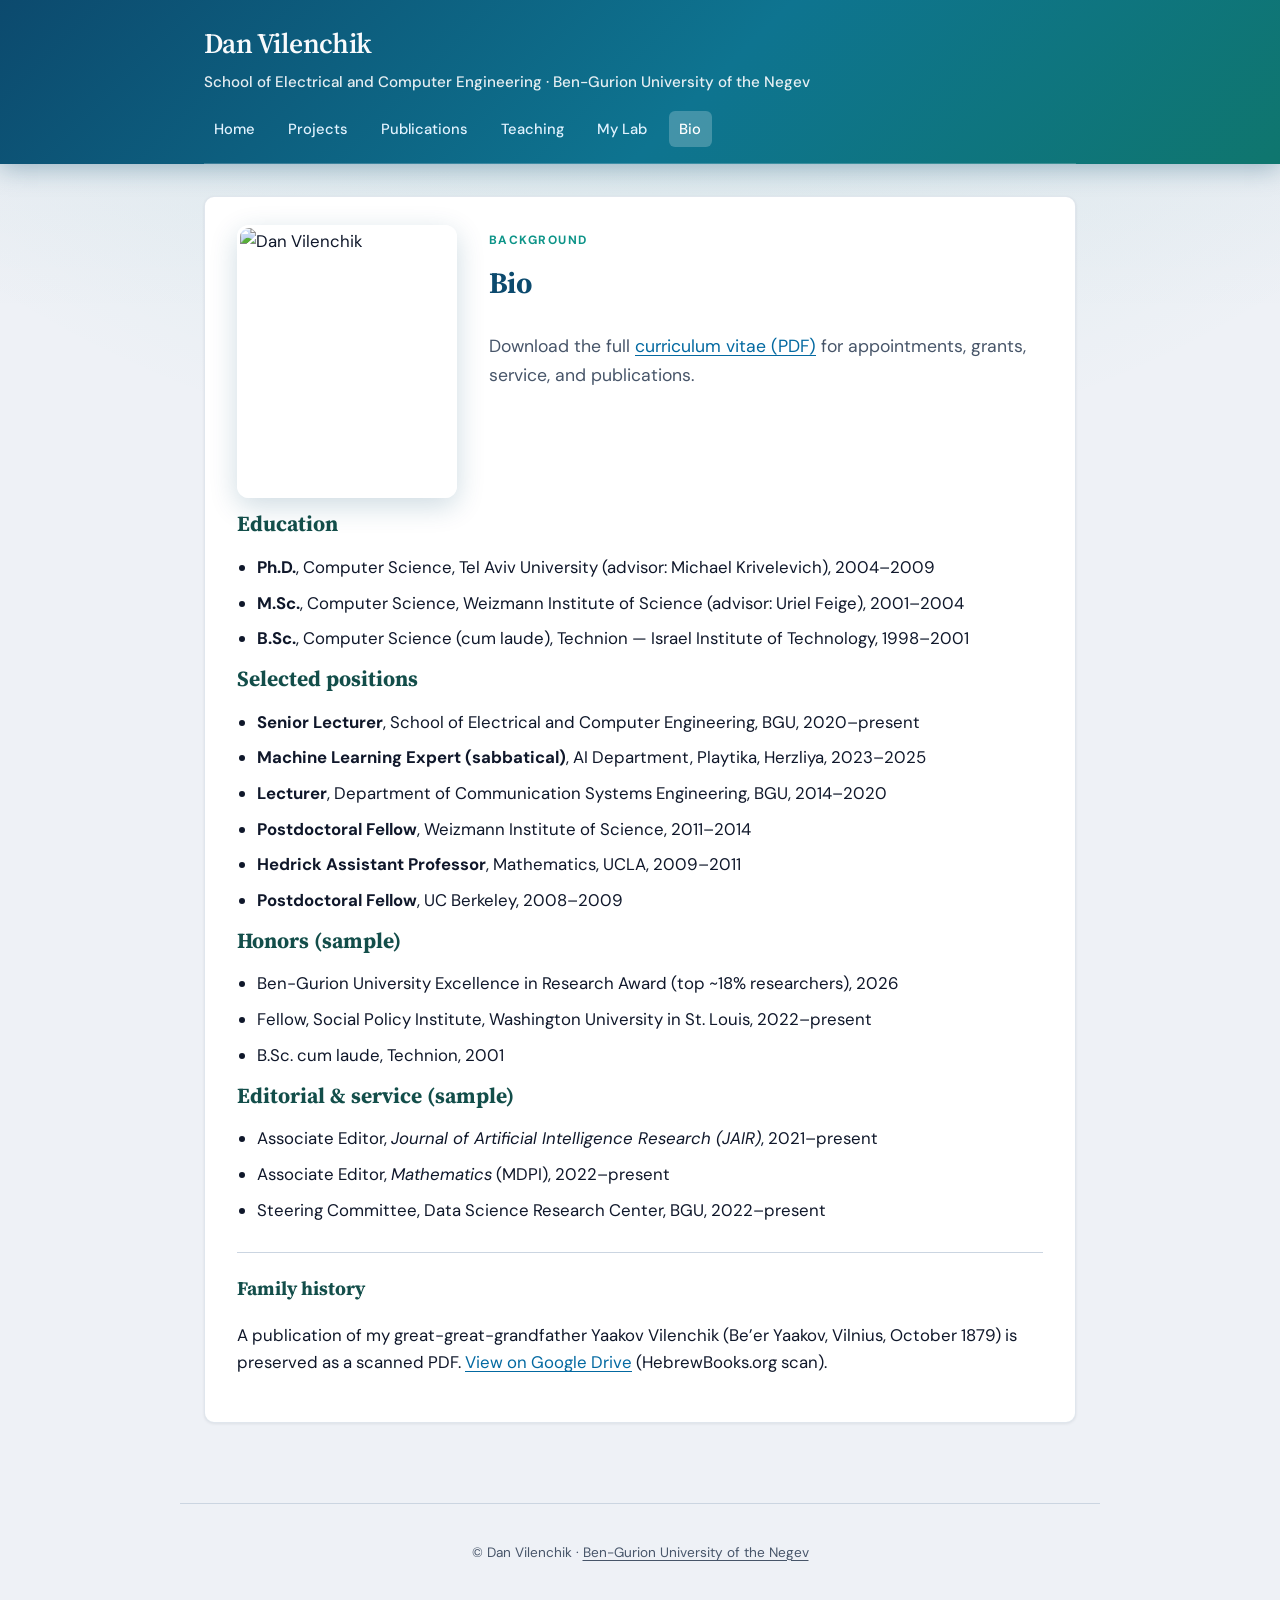
==== bio.html @ c82d8d96 "Fix home page profile image: root-relative URL for GitHub Pages project site Made-with: Cursor" ====
<!DOCTYPE html>
<html lang="en">
  <head>
    <meta charset="utf-8" />
    <meta name="viewport" content="width=device-width, initial-scale=1" />
    <title>Bio — Dan Vilenchik</title>
    <meta name="description" content="Biography, education, and positions of Dan Vilenchik." />
    <link rel="preconnect" href="https://fonts.googleapis.com" />
    <link rel="preconnect" href="https://fonts.gstatic.com" crossorigin />
    <link
      href="https://fonts.googleapis.com/css2?family=DM+Sans:ital,opsz,wght@0,9..40,400;0,9..40,600;0,9..40,700&family=Source+Serif+4:ital,opsz,wght@0,8..60,600;0,8..60,700&display=swap"
      rel="stylesheet"
    />
    <link rel="stylesheet" href="css/style.css" />
  </head>
  <body>
    <header class="site-header">
      <div class="site-header__inner">
        <p class="site-title">Dan Vilenchik</p>
        <p class="site-sub">
          School of Electrical and Computer Engineering · Ben-Gurion University of the Negev
        </p>
        <nav class="nav" aria-label="Main">
          <a href="index.html">Home</a>
          <a href="projects.html">Projects</a>
          <a href="publications.html">Publications</a>
          <a href="teaching.html">Teaching</a>
          <a href="lab.html">My Lab</a>
          <a href="bio.html" aria-current="page">Bio</a>
        </nav>
      </div>
    </header>
    <main>
      <article class="card">
        <div class="profile-intro">
          <figure class="profile-figure">
            <img
              class="profile-photo"
              src="/academic_homepage/assets/profile.jpg"
              width="400"
              height="500"
              alt="Dan Vilenchik"
              decoding="async"
            />
          </figure>
          <div class="profile-intro__text">
            <span class="tagline">Background</span>
            <h1>Bio</h1>
            <p class="lead">
              Download the full
              <a href="assets/Academic_CV_Vilenchik.pdf">curriculum vitae (PDF)</a> for appointments,
              grants, service, and publications.
            </p>
          </div>
        </div>

        <h2>Education</h2>
        <ul class="course-list">
          <li>
            <strong>Ph.D.</strong>, Computer Science, Tel Aviv University (advisor: Michael
            Krivelevich), 2004–2009
          </li>
          <li>
            <strong>M.Sc.</strong>, Computer Science, Weizmann Institute of Science (advisor: Uriel
            Feige), 2001–2004
          </li>
          <li>
            <strong>B.Sc.</strong>, Computer Science (cum laude), Technion — Israel Institute of
            Technology, 1998–2001
          </li>
        </ul>

        <h2>Selected positions</h2>
        <ul class="course-list">
          <li>
            <strong>Senior Lecturer</strong>, School of Electrical and Computer Engineering, BGU,
            2020–present
          </li>
          <li>
            <strong>Machine Learning Expert (sabbatical)</strong>, AI Department, Playtika, Herzliya,
            2023–2025
          </li>
          <li>
            <strong>Lecturer</strong>, Department of Communication Systems Engineering, BGU,
            2014–2020
          </li>
          <li>
            <strong>Postdoctoral Fellow</strong>, Weizmann Institute of Science, 2011–2014
          </li>
          <li>
            <strong>Hedrick Assistant Professor</strong>, Mathematics, UCLA, 2009–2011
          </li>
          <li>
            <strong>Postdoctoral Fellow</strong>, UC Berkeley, 2008–2009
          </li>
        </ul>

        <h2>Honors (sample)</h2>
        <ul class="course-list">
          <li>Ben-Gurion University Excellence in Research Award (top ~18% researchers), 2026</li>
          <li>Fellow, Social Policy Institute, Washington University in St. Louis, 2022–present</li>
          <li>B.Sc. cum laude, Technion, 2001</li>
        </ul>

        <h2>Editorial &amp; service (sample)</h2>
        <ul class="course-list">
          <li>Associate Editor, <em>Journal of Artificial Intelligence Research (JAIR)</em>, 2021–present</li>
          <li>Associate Editor, <em>Mathematics</em> (MDPI), 2022–present</li>
          <li>Steering Committee, Data Science Research Center, BGU, 2022–present</li>
        </ul>

        <section class="family-history" aria-labelledby="family-heading">
          <h2 id="family-heading">Family history</h2>
          <p>
            A publication of my great-great-grandfather Yaakov Vilenchik (Be’er Yaakov, Vilnius,
            October 1879) is preserved as a scanned PDF.
            <a href="https://drive.google.com/file/d/1i5D8VvzVtN4gBBz5qBCMlGQQqmFUJmcu/view"
              >View on Google Drive</a
            >
            (HebrewBooks.org scan).
          </p>
        </section>
      </article>
    </main>
    <footer class="site-footer">
      <p>
        &copy; Dan Vilenchik ·
        <a href="https://www.bgu.ac.il/">Ben-Gurion University of the Negev</a>
      </p>
    </footer>
  </body>
</html>
---- css/style.css ----
/*
  Academic homepage styles for Dan Vilenchik @ BGU.
  Domain: static marketing / lab site for GitHub Pages.
  Update when branding, navigation, or layout requirements change.
*/

:root {
  --bg: #eef1f6;
  --surface: #ffffff;
  --ink: #0f172a;
  --muted: #475569;
  --line: #cbd5e1;
  --brand: #0c4a6e;
  --brand-light: #0369a1;
  --accent: #0d9488;
  --accent-soft: rgba(13, 148, 136, 0.12);
  --shadow: 0 1px 3px rgba(15, 23, 42, 0.08);
  --radius: 10px;
  --font-sans: "DM Sans", system-ui, sans-serif;
  --font-serif: "Source Serif 4", Georgia, serif;
  --max: 920px;
}

*,
*::before,
*::after {
  box-sizing: border-box;
}

html {
  scroll-behavior: smooth;
}

body {
  margin: 0;
  font-family: var(--font-sans);
  font-size: 1.05rem;
  line-height: 1.65;
  color: var(--ink);
  background: var(--bg);
  background-image:
    linear-gradient(180deg, rgba(12, 74, 110, 0.04) 0%, transparent 320px),
    radial-gradient(ellipse 80% 50% at 50% -20%, rgba(13, 148, 136, 0.15), transparent);
  min-height: 100vh;
}

a {
  color: var(--brand-light);
  text-decoration-thickness: 1px;
  text-underline-offset: 3px;
}

a:hover {
  color: var(--accent);
}

.site-header {
  background: linear-gradient(135deg, #0c4a6e 0%, #0e7490 55%, #0f766e 100%);
  color: #f8fafc;
  padding: 0;
  box-shadow: 0 4px 24px rgba(12, 74, 110, 0.35);
}

.site-header__inner {
  max-width: var(--max);
  margin: 0 auto;
  padding: 1.25rem 1.5rem 0;
}

.site-title {
  font-family: var(--font-serif);
  font-weight: 600;
  font-size: 1.75rem;
  letter-spacing: -0.02em;
  margin: 0 0 0.25rem;
}

.site-sub {
  font-size: 0.95rem;
  opacity: 0.92;
  margin: 0 0 1rem;
  font-weight: 500;
}

.nav {
  display: flex;
  flex-wrap: wrap;
  gap: 0.35rem 0.75rem;
  padding-bottom: 1rem;
  border-bottom: 1px solid rgba(248, 250, 252, 0.2);
}

.nav a {
  color: #e0f2fe;
  text-decoration: none;
  font-size: 0.92rem;
  font-weight: 500;
  padding: 0.35rem 0.65rem;
  border-radius: 6px;
  transition: background 0.15s ease, color 0.15s ease;
}

.nav a:hover {
  background: rgba(255, 255, 255, 0.15);
  color: #fff;
}

.nav a[aria-current="page"] {
  background: rgba(255, 255, 255, 0.22);
  color: #fff;
}

main {
  max-width: var(--max);
  margin: 0 auto;
  padding: 2rem 1.5rem 3.5rem;
}

.card {
  background: var(--surface);
  border-radius: var(--radius);
  padding: 1.75rem 2rem;
  box-shadow: var(--shadow);
  border: 1px solid rgba(203, 213, 225, 0.6);
  margin-bottom: 1.5rem;
}

.card h1,
.card h2 {
  font-family: var(--font-serif);
  margin-top: 0;
}

.card h1 {
  font-size: 1.85rem;
  letter-spacing: -0.02em;
  color: var(--brand);
}

.card h2 {
  font-size: 1.35rem;
  color: #134e4a;
  margin-bottom: 0.75rem;
}

.lead {
  font-size: 1.1rem;
  color: var(--muted);
}

.contact-grid {
  display: grid;
  gap: 0.5rem 1.5rem;
  margin: 1.25rem 0;
  font-size: 0.98rem;
}

@media (min-width: 520px) {
  .contact-grid {
    grid-template-columns: auto 1fr;
  }
}

.contact-grid dt {
  font-weight: 600;
  color: var(--brand);
}

.contact-grid dd {
  margin: 0;
}

.tagline {
  display: inline-block;
  font-size: 0.75rem;
  text-transform: uppercase;
  letter-spacing: 0.12em;
  font-weight: 700;
  color: var(--accent);
  margin-bottom: 0.5rem;
}

.btn-row {
  display: flex;
  flex-wrap: wrap;
  gap: 0.75rem;
  margin-top: 1.25rem;
}

.btn {
  display: inline-flex;
  align-items: center;
  gap: 0.4rem;
  padding: 0.55rem 1rem;
  border-radius: 8px;
  font-weight: 600;
  font-size: 0.92rem;
  text-decoration: none;
  border: 1px solid transparent;
  transition: transform 0.12s ease, box-shadow 0.12s ease;
}

.btn:hover {
  transform: translateY(-1px);
}

.btn--primary {
  background: var(--brand);
  color: #fff !important;
  box-shadow: 0 2px 8px rgba(12, 74, 110, 0.35);
}

.btn--primary:hover {
  background: #075985;
  color: #fff !important;
}

.btn--ghost {
  background: var(--surface);
  color: var(--brand) !important;
  border-color: var(--line);
}

.btn--ghost:hover {
  background: var(--accent-soft);
  border-color: var(--accent);
}

.project {
  padding: 1.25rem 0;
  border-bottom: 1px solid var(--line);
}

.project:last-child {
  border-bottom: none;
  padding-bottom: 0;
}

.project h3 {
  font-family: var(--font-serif);
  font-size: 1.15rem;
  margin: 0 0 0.5rem;
  color: var(--brand);
}

.lab-member {
  display: grid;
  gap: 0.35rem;
  padding: 1rem 0;
  border-bottom: 1px solid var(--line);
}

.lab-member:last-child {
  border-bottom: none;
}

.lab-member__name {
  font-weight: 700;
  font-size: 1.05rem;
  color: var(--ink);
}

.lab-member__meta {
  font-size: 0.88rem;
  color: var(--accent);
  font-weight: 600;
}

.lab-member__topic {
  margin: 0;
  color: var(--muted);
  font-size: 0.98rem;
}

.pub-list {
  list-style: none;
  padding: 0;
  margin: 0;
}

.pub-list li {
  padding: 0.65rem 0;
  border-bottom: 1px solid var(--line);
  font-size: 0.95rem;
}

.pub-list li:last-child {
  border-bottom: none;
}

.course-list {
  margin: 0;
  padding-left: 1.25rem;
}

.course-list li {
  margin-bottom: 0.5rem;
}

.site-footer {
  max-width: var(--max);
  margin: 0 auto;
  padding: 1.5rem;
  text-align: center;
  font-size: 0.85rem;
  color: var(--muted);
  border-top: 1px solid var(--line);
}

.site-footer a {
  color: var(--muted);
}

.note {
  font-size: 0.9rem;
  color: var(--muted);
  font-style: italic;
  margin-top: 1rem;
}

/* Profile photo (same asset as Google Sites homepage) */
.profile-intro {
  display: flex;
  flex-wrap: wrap;
  gap: 1.5rem 2rem;
  align-items: flex-start;
  margin-bottom: 0.5rem;
}

.profile-figure {
  margin: 0;
  flex: 0 0 auto;
}

.profile-photo {
  display: block;
  width: min(220px, 38vw);
  max-width: 100%;
  height: auto;
  border-radius: 12px;
  object-fit: cover;
  box-shadow: 0 8px 28px rgba(12, 74, 110, 0.2);
  border: 3px solid rgba(255, 255, 255, 0.95);
}

.profile-intro__text {
  flex: 1 1 280px;
  min-width: 0;
}

.profile-intro h1 {
  margin-top: 0;
}

.family-history {
  margin-top: 1.75rem;
  padding-top: 1.25rem;
  border-top: 1px solid var(--line);
}

.family-history h2 {
  font-family: var(--font-serif);
  font-size: 1.2rem;
  color: #134e4a;
  margin-bottom: 0.5rem;
}
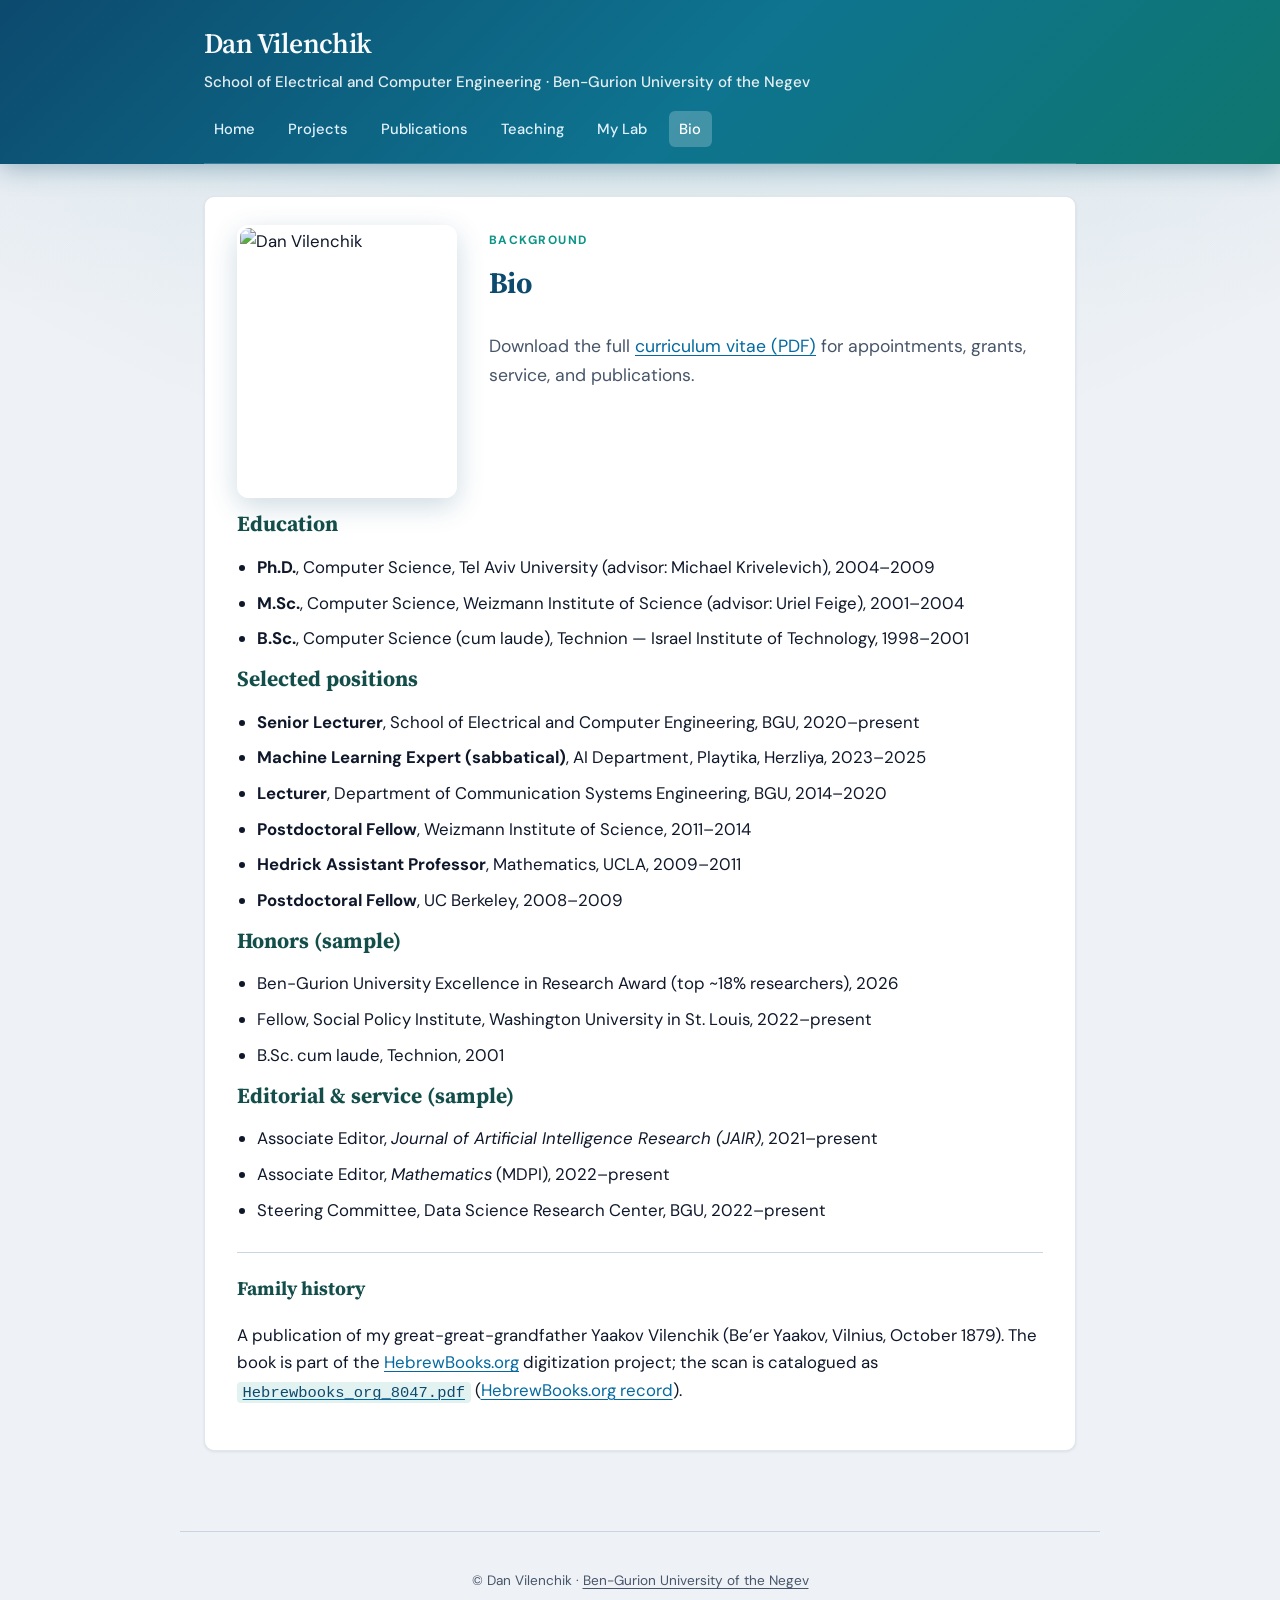
==== commit d1229148: "Add family history (Yaakov Vilenchik, HebrewBooks 8047) to home page; align bio Made-with: Cursor" ====
--- a/bio.html
+++ b/bio.html
@@ -113,11 +113,13 @@
           <h2 id="family-heading">Family history</h2>
           <p>
             A publication of my great-great-grandfather Yaakov Vilenchik (Be’er Yaakov, Vilnius,
-            October 1879) is preserved as a scanned PDF.
+            October 1879). The book is part of the
+            <a href="https://www.hebrewbooks.org/">HebrewBooks.org</a> digitization project; the scan
+            is catalogued as
             <a href="https://drive.google.com/file/d/1i5D8VvzVtN4gBBz5qBCMlGQQqmFUJmcu/view"
-              >View on Google Drive</a
+              ><code>Hebrewbooks_org_8047.pdf</code></a
             >
-            (HebrewBooks.org scan).
+            (<a href="https://www.hebrewbooks.org/8047">HebrewBooks.org record</a>).
           </p>
         </section>
       </article>
--- a/css/style.css
+++ b/css/style.css
@@ -364,3 +364,11 @@
   color: #134e4a;
   margin-bottom: 0.5rem;
 }
+
+.family-history code {
+  font-size: 0.92em;
+  padding: 0.1rem 0.35rem;
+  border-radius: 4px;
+  background: var(--accent-soft);
+  color: var(--brand);
+}
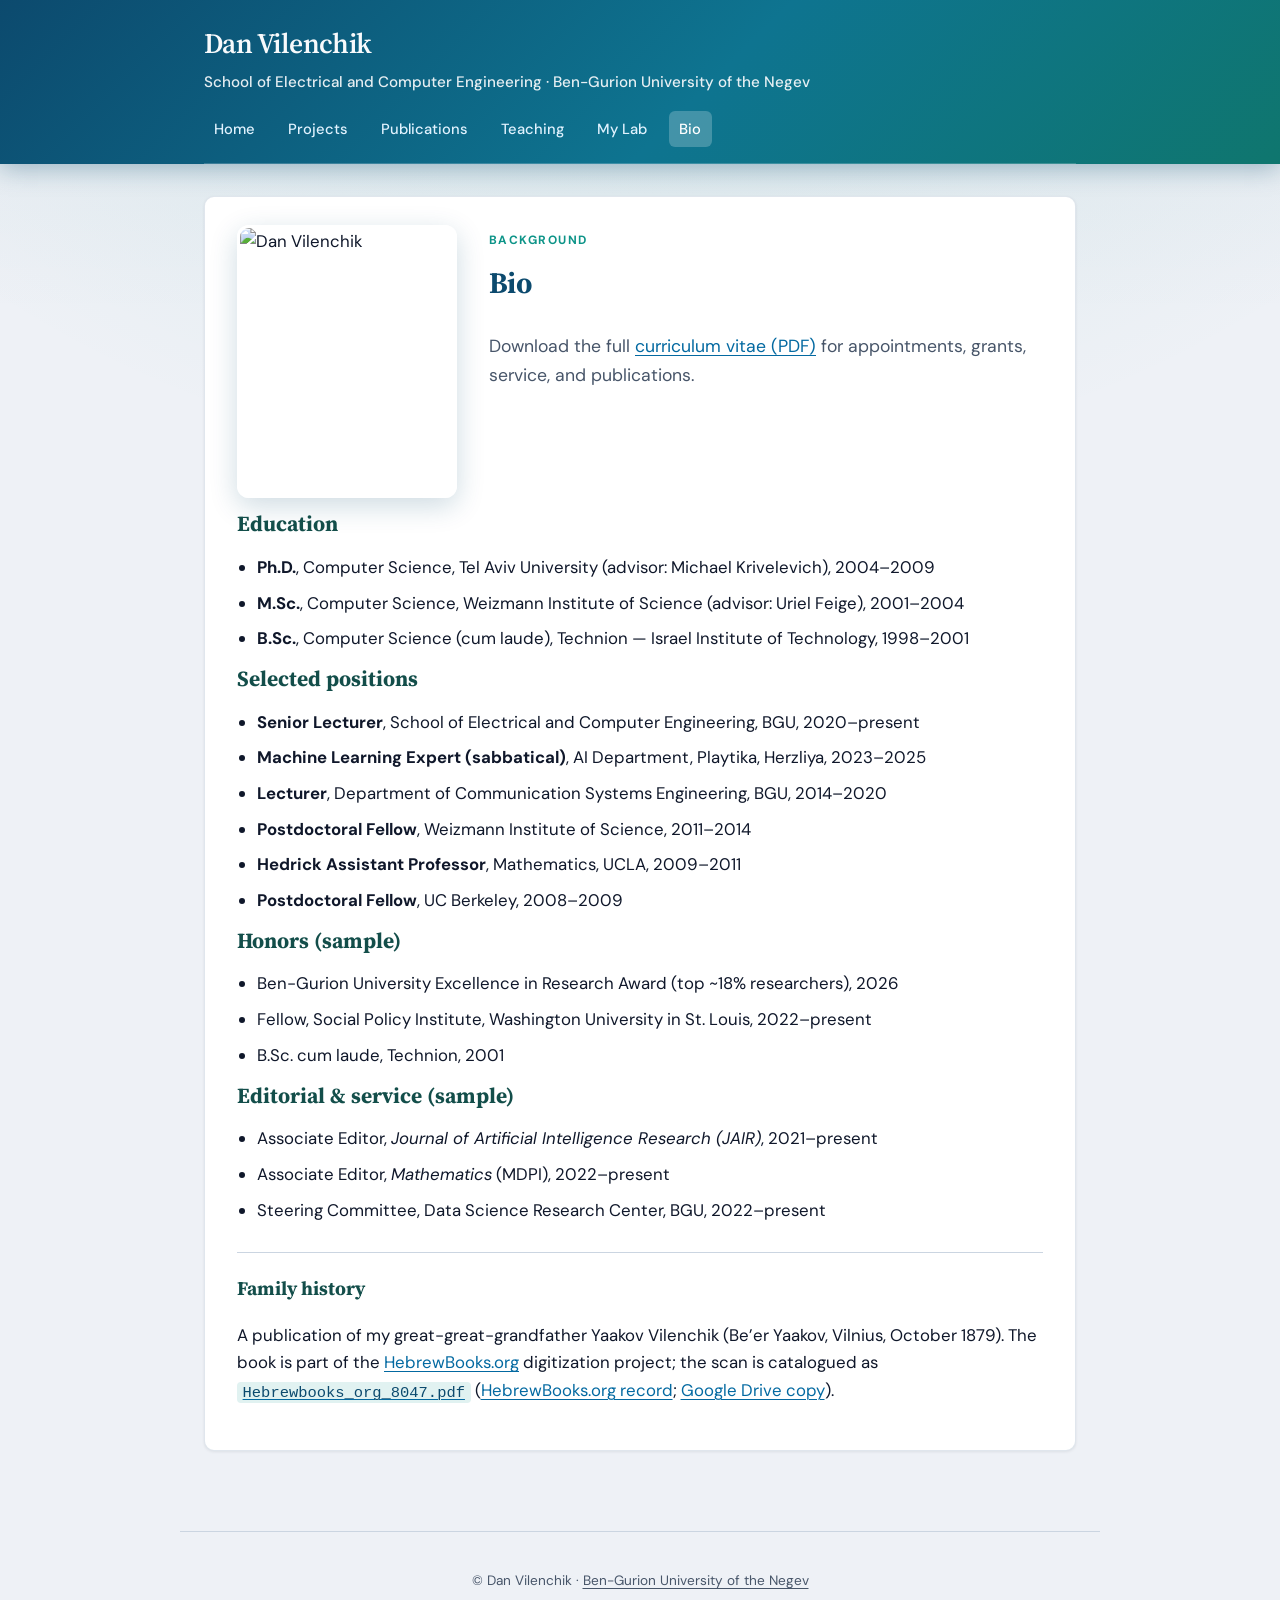
==== commit 20e9b49c: "Move Hebrewbooks_org_8047.pdf to assets; link from family history Made-with: Cursor" ====
--- a/bio.html
+++ b/bio.html
@@ -116,10 +116,13 @@
             October 1879). The book is part of the
             <a href="https://www.hebrewbooks.org/">HebrewBooks.org</a> digitization project; the scan
             is catalogued as
-            <a href="https://drive.google.com/file/d/1i5D8VvzVtN4gBBz5qBCMlGQQqmFUJmcu/view"
+            <a href="/academic_homepage/assets/Hebrewbooks_org_8047.pdf"
               ><code>Hebrewbooks_org_8047.pdf</code></a
             >
-            (<a href="https://www.hebrewbooks.org/8047">HebrewBooks.org record</a>).
+            (<a href="https://www.hebrewbooks.org/8047">HebrewBooks.org record</a>;
+            <a href="https://drive.google.com/file/d/1i5D8VvzVtN4gBBz5qBCMlGQQqmFUJmcu/view"
+              >Google Drive copy</a
+            >).
           </p>
         </section>
       </article>
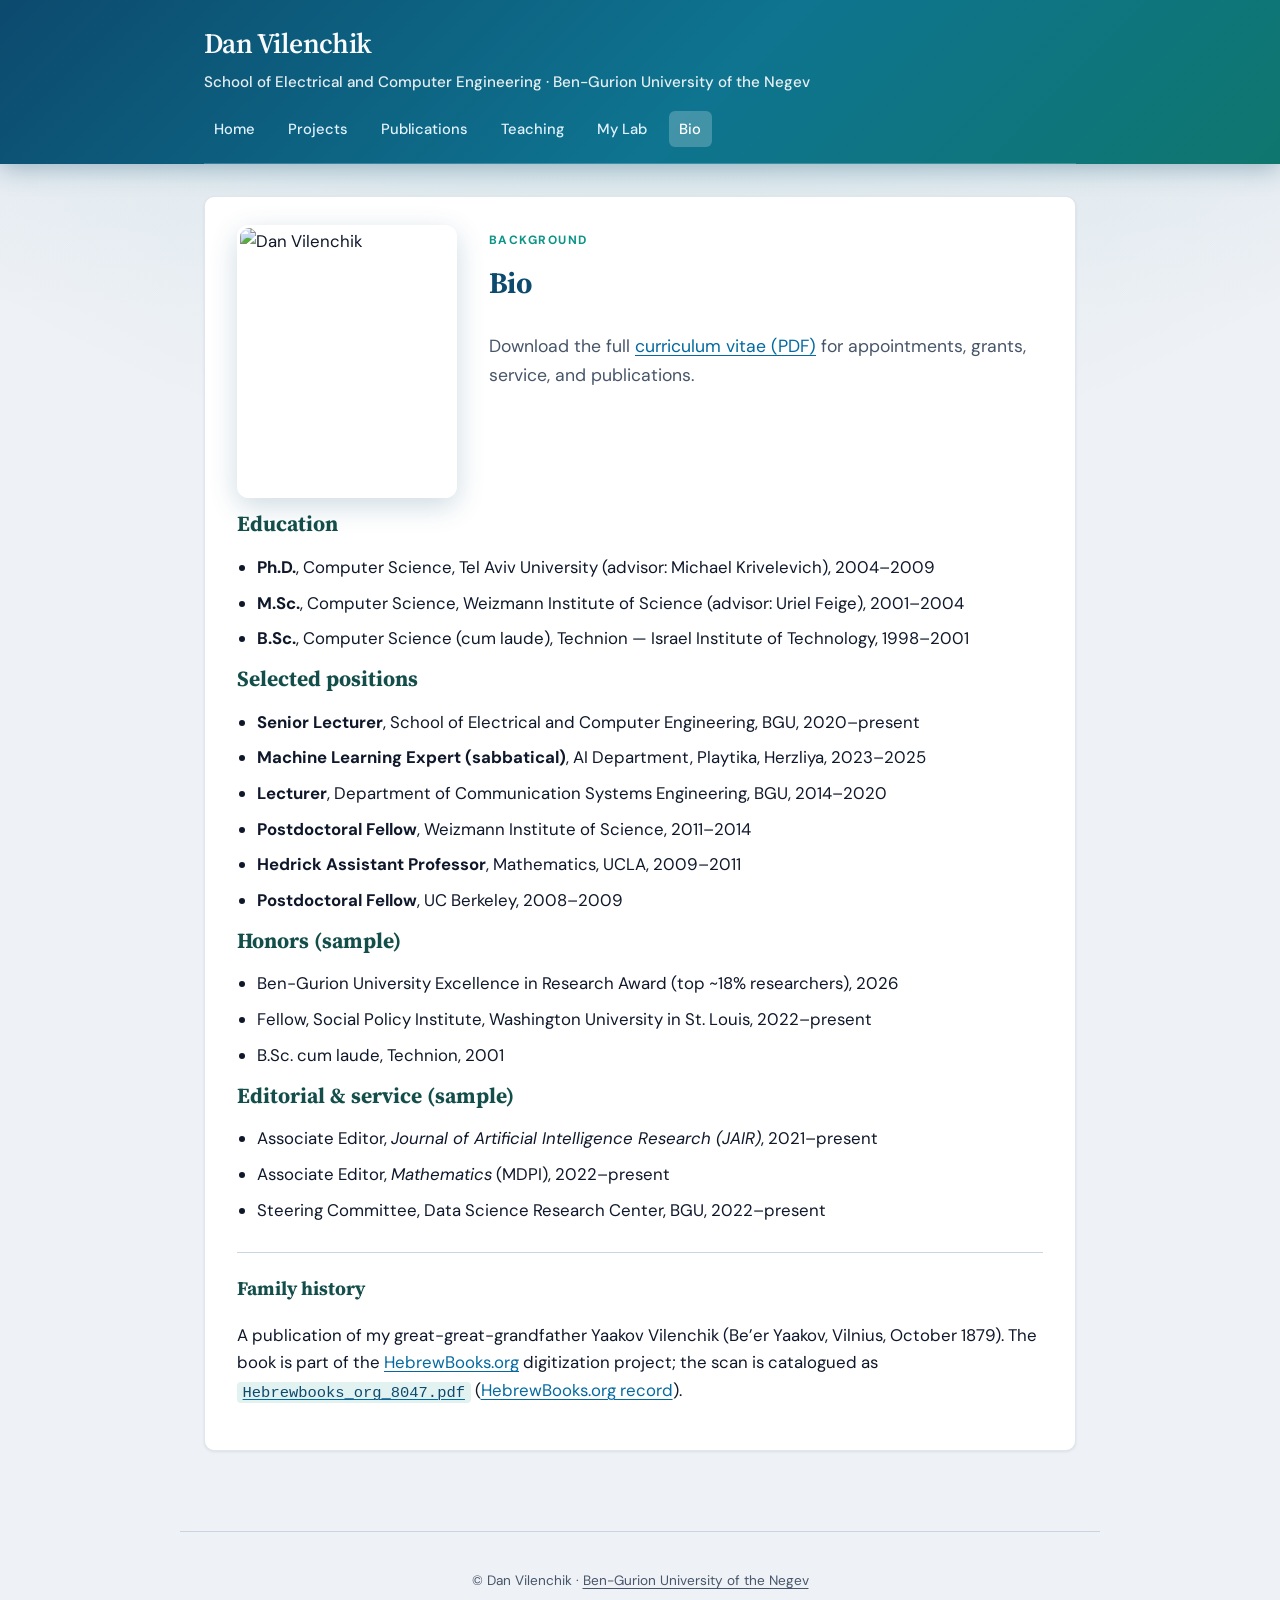
==== commit c1952f95: "Lab tagline and office; family history sans Drive; projects 5–6 first; pubs 2021–2026 by year Made-w" ====
--- a/bio.html
+++ b/bio.html
@@ -119,10 +119,7 @@
             <a href="/academic_homepage/assets/Hebrewbooks_org_8047.pdf"
               ><code>Hebrewbooks_org_8047.pdf</code></a
             >
-            (<a href="https://www.hebrewbooks.org/8047">HebrewBooks.org record</a>;
-            <a href="https://drive.google.com/file/d/1i5D8VvzVtN4gBBz5qBCMlGQQqmFUJmcu/view"
-              >Google Drive copy</a
-            >).
+            (<a href="https://www.hebrewbooks.org/8047">HebrewBooks.org record</a>).
           </p>
         </section>
       </article>
--- a/css/style.css
+++ b/css/style.css
@@ -180,6 +180,16 @@
   margin-bottom: 0.5rem;
 }
 
+/* Long lab title: keep sentence case for readability */
+.tagline--long {
+  text-transform: none;
+  letter-spacing: 0.03em;
+  font-size: 0.82rem;
+  font-weight: 600;
+  line-height: 1.35;
+  max-width: 36rem;
+}
+
 .btn-row {
   display: flex;
   flex-wrap: wrap;
@@ -243,6 +253,58 @@
   color: var(--brand);
 }
 
+.project__tagline {
+  margin: 0 0 0.75rem;
+  font-size: 0.95rem;
+  font-style: italic;
+  color: var(--muted);
+  line-height: 1.5;
+}
+
+.project__overview-title {
+  display: block;
+  font-size: 0.8rem;
+  font-weight: 700;
+  text-transform: uppercase;
+  letter-spacing: 0.06em;
+  color: var(--accent);
+  margin: 0.75rem 0 0.35rem;
+}
+
+.project__pubs-title {
+  display: block;
+  font-size: 0.8rem;
+  font-weight: 700;
+  text-transform: uppercase;
+  letter-spacing: 0.06em;
+  color: var(--brand);
+  margin: 0.85rem 0 0.35rem;
+}
+
+.project ul {
+  margin: 0.35rem 0 0;
+  padding-left: 1.2rem;
+  font-size: 0.95rem;
+  color: var(--ink);
+}
+
+.project ul li {
+  margin-bottom: 0.4rem;
+}
+
+.pub-year {
+  font-family: var(--font-serif);
+  font-size: 1.35rem;
+  color: #134e4a;
+  margin: 1.75rem 0 0.75rem;
+  padding-bottom: 0.35rem;
+  border-bottom: 2px solid var(--accent-soft);
+}
+
+.pub-year:first-of-type {
+  margin-top: 1.25rem;
+}
+
 .lab-member {
   display: grid;
   gap: 0.35rem;
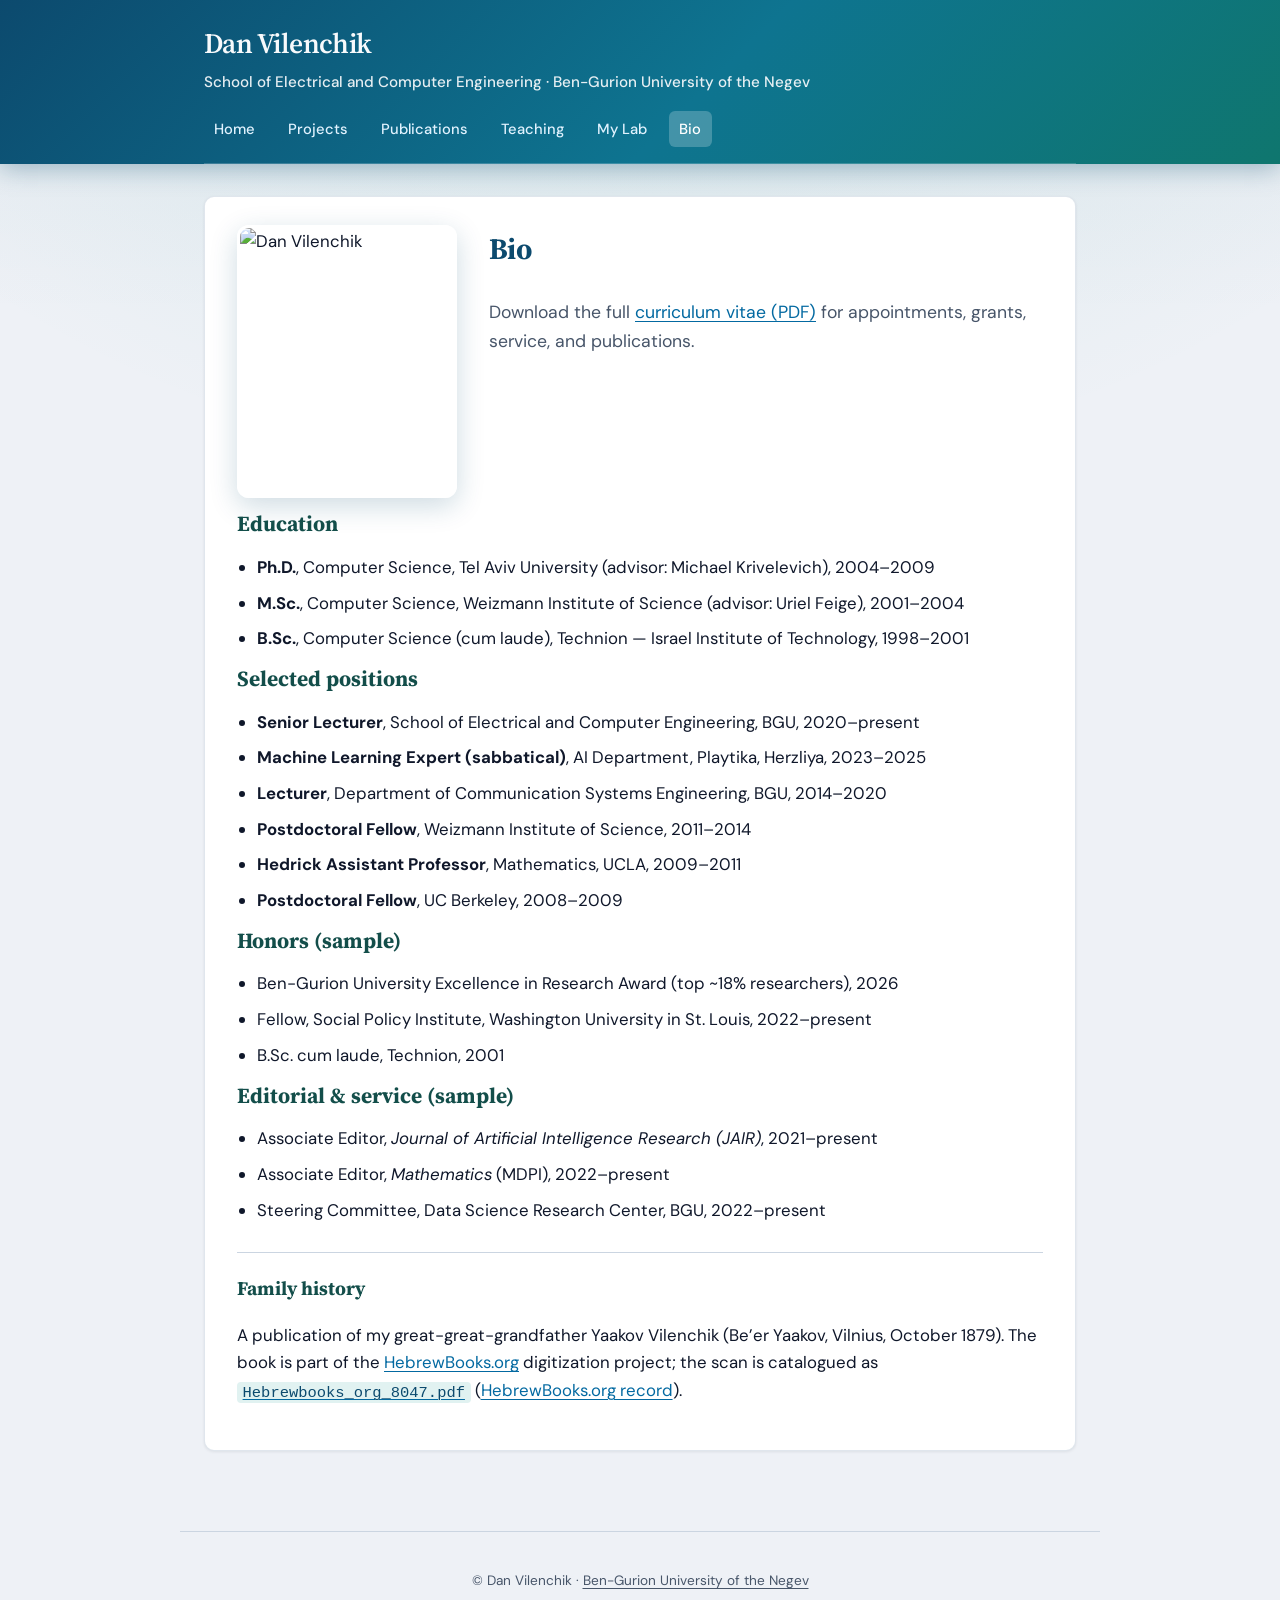
==== commit d9ab1b40: "Remove page taglines (Instruction, Research, etc.); drop unused .tagline CSS Made-with: Cursor" ====
--- a/bio.html
+++ b/bio.html
@@ -44,7 +44,6 @@
             />
           </figure>
           <div class="profile-intro__text">
-            <span class="tagline">Background</span>
             <h1>Bio</h1>
             <p class="lead">
               Download the full
--- a/css/style.css
+++ b/css/style.css
@@ -170,26 +170,6 @@
   margin: 0;
 }
 
-.tagline {
-  display: inline-block;
-  font-size: 0.75rem;
-  text-transform: uppercase;
-  letter-spacing: 0.12em;
-  font-weight: 700;
-  color: var(--accent);
-  margin-bottom: 0.5rem;
-}
-
-/* Long lab title: keep sentence case for readability */
-.tagline--long {
-  text-transform: none;
-  letter-spacing: 0.03em;
-  font-size: 0.82rem;
-  font-weight: 600;
-  line-height: 1.35;
-  max-width: 36rem;
-}
-
 .btn-row {
   display: flex;
   flex-wrap: wrap;
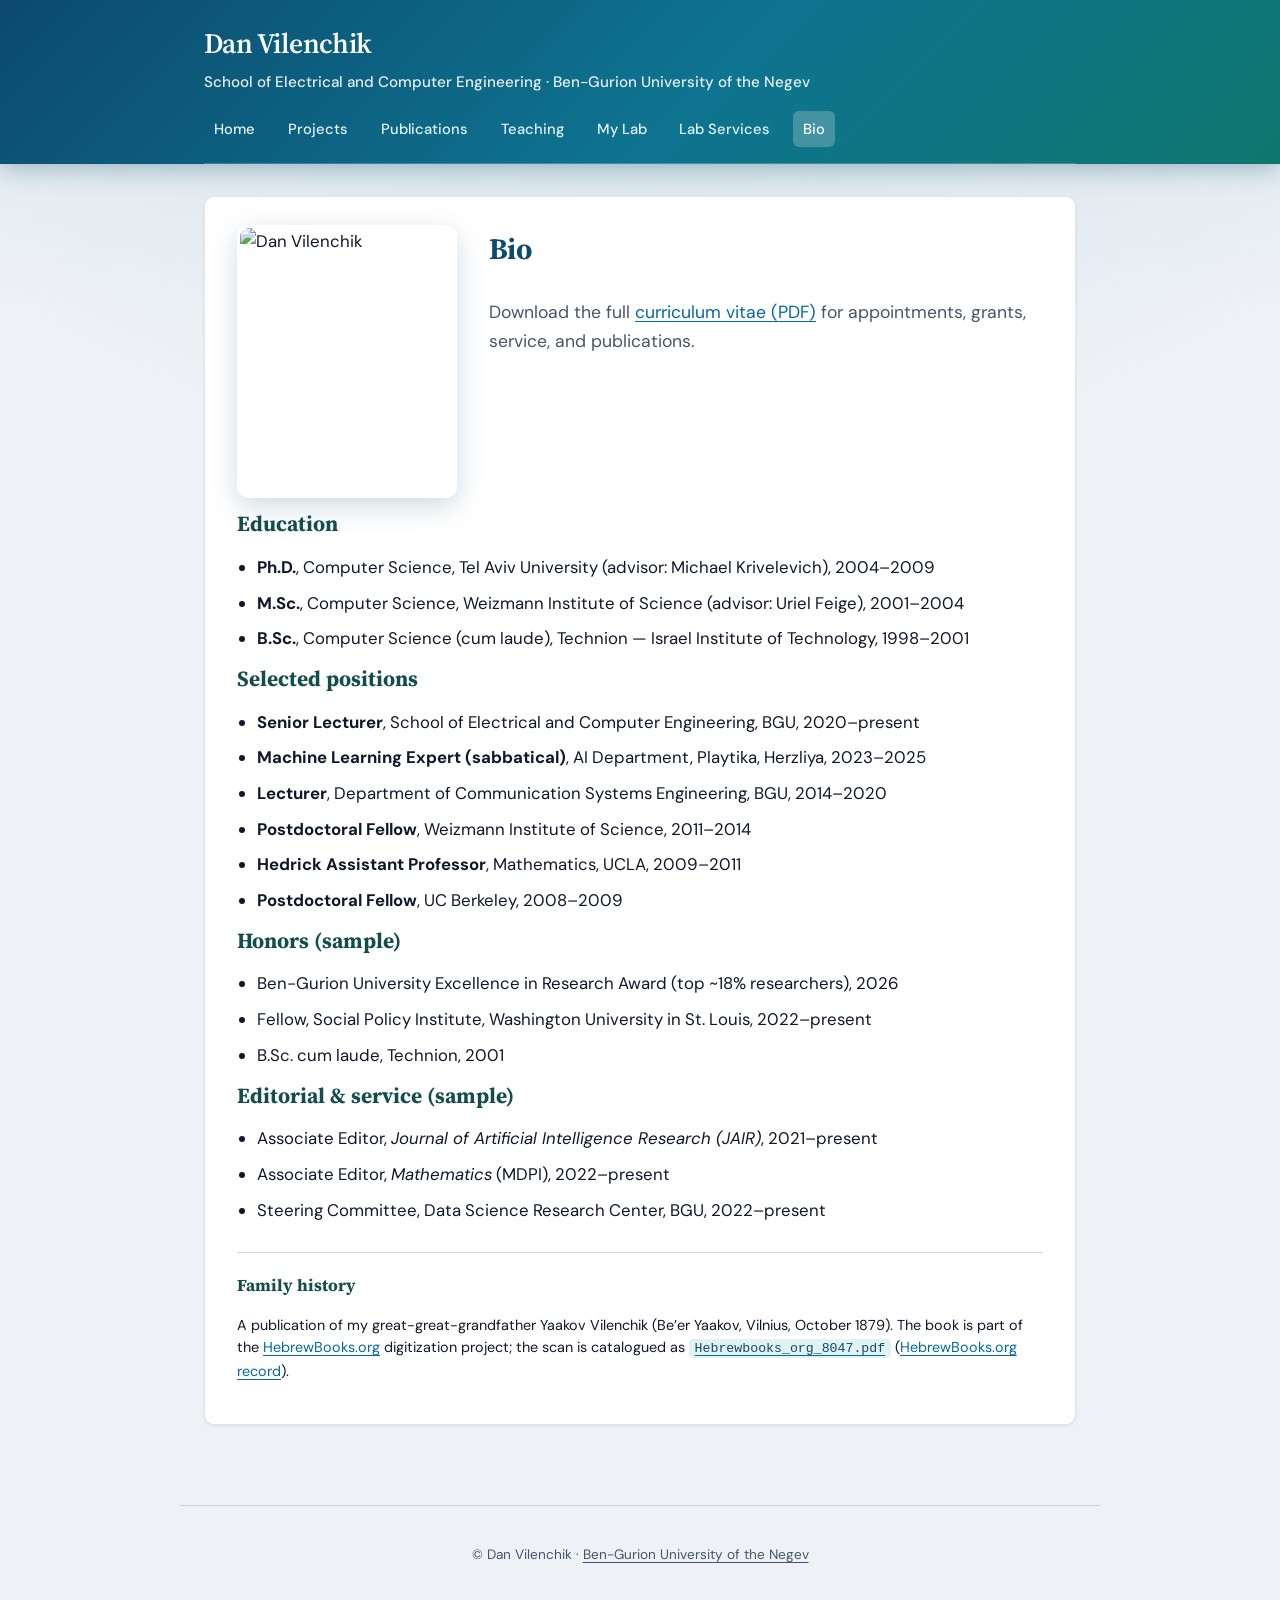
==== commit 3b0b3dd8: "Add Lab Services page and site nav link Made-with: Cursor" ====
--- a/bio.html
+++ b/bio.html
@@ -26,6 +26,7 @@
           <a href="publications.html">Publications</a>
           <a href="teaching.html">Teaching</a>
           <a href="lab.html">My Lab</a>
+          <a href="lab-services.html">Lab Services</a>
           <a href="bio.html" aria-current="page">Bio</a>
         </nav>
       </div>
--- a/css/style.css
+++ b/css/style.css
@@ -398,11 +398,13 @@
   margin-top: 1.75rem;
   padding-top: 1.25rem;
   border-top: 1px solid var(--line);
+  font-size: 0.9rem;
+  line-height: 1.55;
 }
 
 .family-history h2 {
   font-family: var(--font-serif);
-  font-size: 1.2rem;
+  font-size: 1.05rem;
   color: #134e4a;
   margin-bottom: 0.5rem;
 }
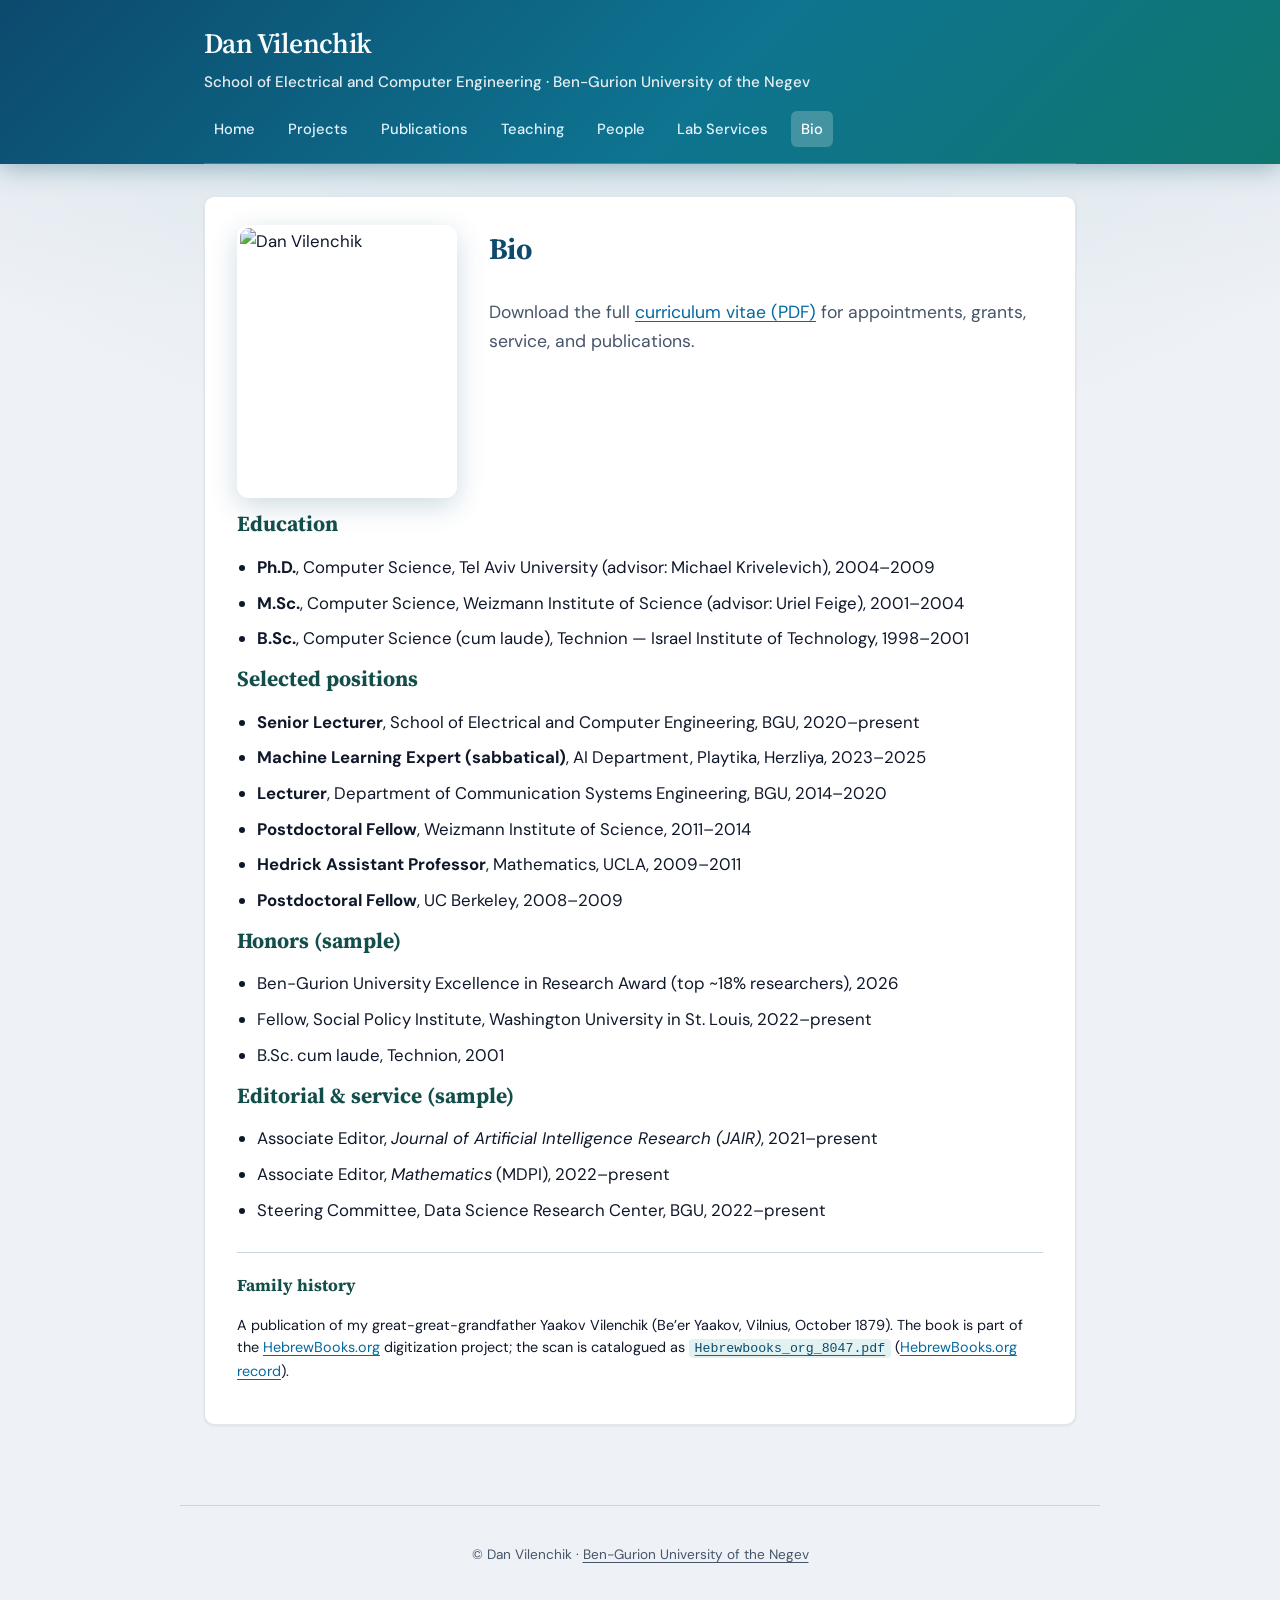
==== commit 8b4addb4: "Rename My Lab section and nav to People Made-with: Cursor" ====
--- a/bio.html
+++ b/bio.html
@@ -25,7 +25,7 @@
           <a href="projects.html">Projects</a>
           <a href="publications.html">Publications</a>
           <a href="teaching.html">Teaching</a>
-          <a href="lab.html">My Lab</a>
+          <a href="lab.html">People</a>
           <a href="lab-services.html">Lab Services</a>
           <a href="bio.html" aria-current="page">Bio</a>
         </nav>
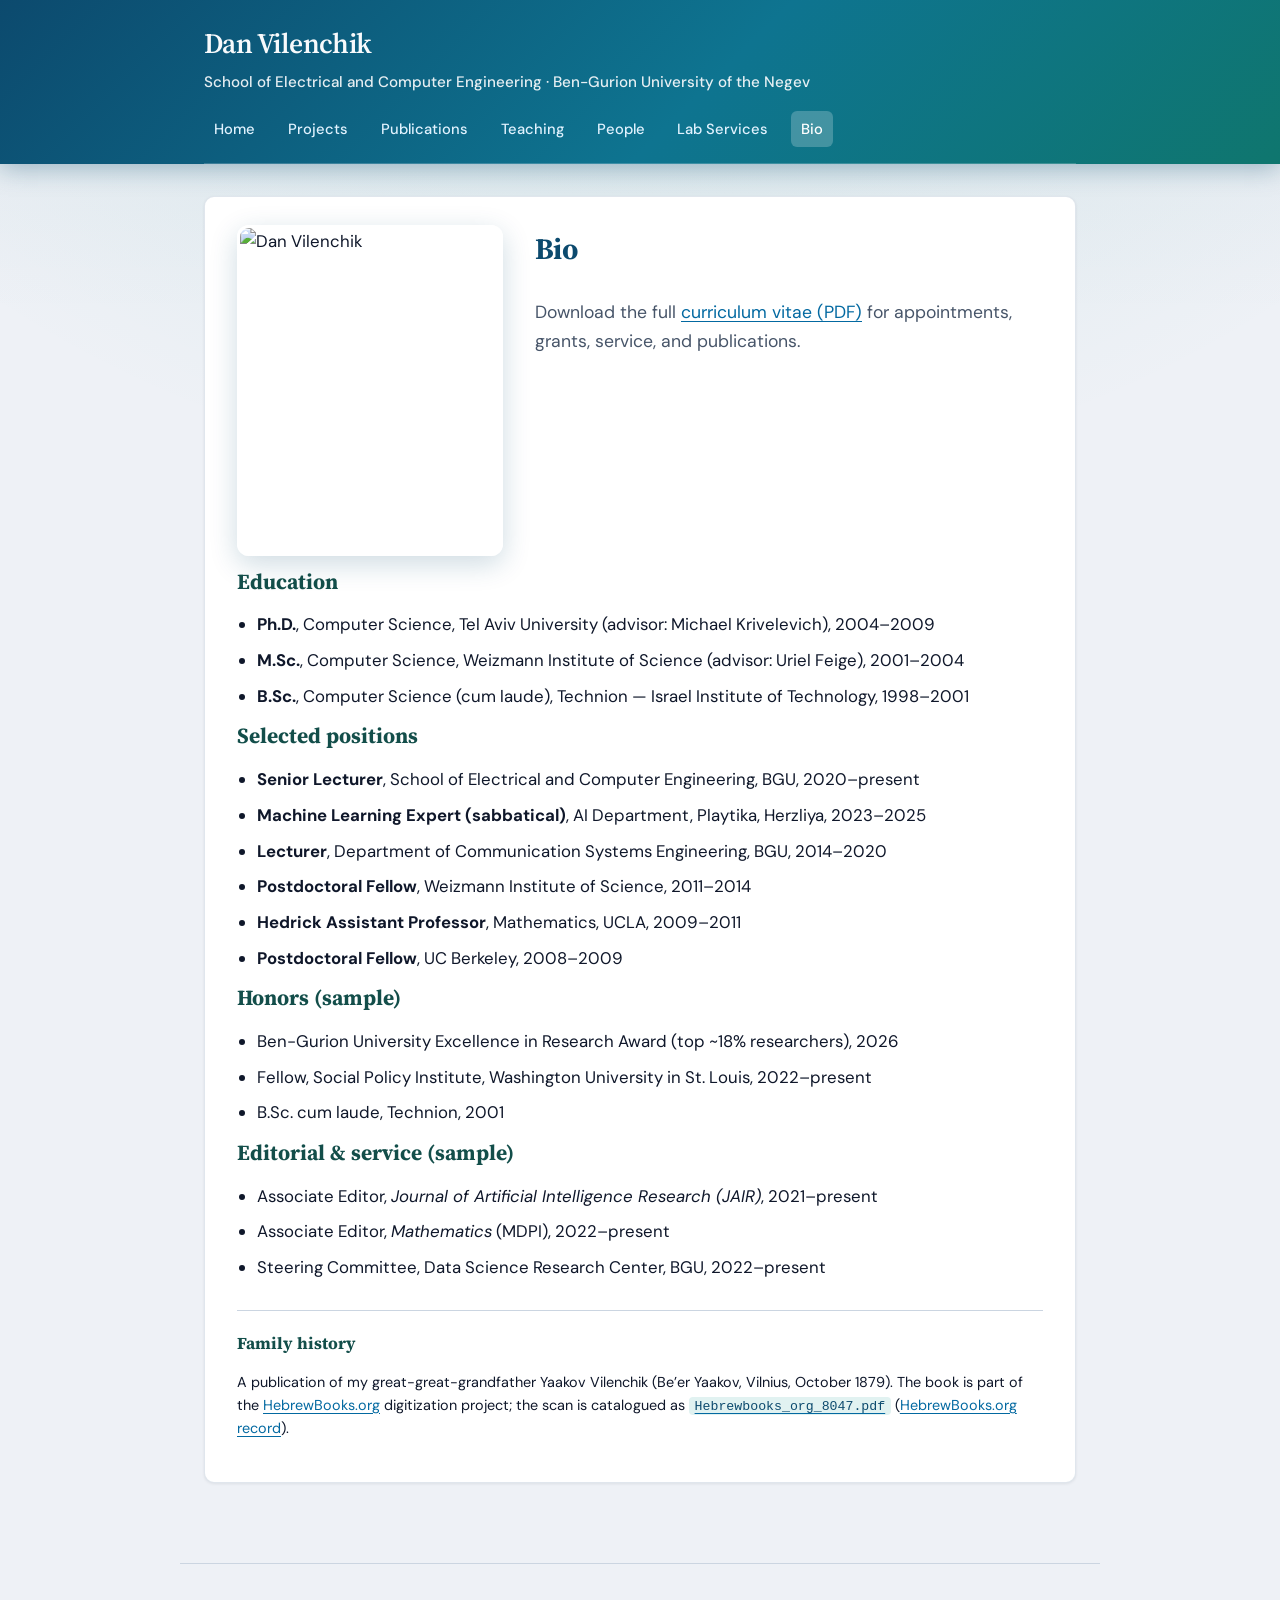
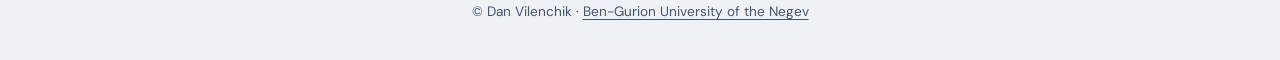
==== commit ccbaa06d: "Responsive: mobile breakpoints, safe-area viewport, lab roster stack on narrow screens Made-with: Cu" ====
--- a/bio.html
+++ b/bio.html
@@ -2,7 +2,10 @@
 <html lang="en">
   <head>
     <meta charset="utf-8" />
-    <meta name="viewport" content="width=device-width, initial-scale=1" />
+    <meta
+      name="viewport"
+      content="width=device-width, initial-scale=1, viewport-fit=cover"
+    />
     <title>Bio — Dan Vilenchik</title>
     <meta name="description" content="Biography, education, and positions of Dan Vilenchik." />
     <link rel="preconnect" href="https://fonts.googleapis.com" />
--- a/css/style.css
+++ b/css/style.css
@@ -29,6 +29,8 @@
 
 html {
   scroll-behavior: smooth;
+  -webkit-text-size-adjust: 100%;
+  text-size-adjust: 100%;
 }
 
 body {
@@ -44,6 +46,13 @@
   min-height: 100vh;
 }
 
+/* Avoid horizontal scroll from long words/URLs on narrow viewports */
+main,
+.card {
+  overflow-wrap: break-word;
+  word-wrap: break-word;
+}
+
 a {
   color: var(--brand-light);
   text-decoration-thickness: 1px;
@@ -64,7 +73,8 @@
 .site-header__inner {
   max-width: var(--max);
   margin: 0 auto;
-  padding: 1.25rem 1.5rem 0;
+  padding: 1.25rem max(1.5rem, env(safe-area-inset-left, 0px)) 0
+    max(1.5rem, env(safe-area-inset-right, 0px));
 }
 
 .site-title {
@@ -113,7 +123,8 @@
 main {
   max-width: var(--max);
   margin: 0 auto;
-  padding: 2rem 1.5rem 3.5rem;
+  padding: 2rem max(1.5rem, env(safe-area-inset-left, 0px)) 3.5rem
+    max(1.5rem, env(safe-area-inset-right, 0px));
 }
 
 .card {
@@ -164,10 +175,49 @@
 .contact-grid dt {
   font-weight: 600;
   color: var(--brand);
+  align-self: center;
 }
 
 .contact-grid dd {
   margin: 0;
+  align-self: center;
+}
+
+/* Pull Profiles row slightly closer to Phone (tighter than uniform row-gap). */
+.contact-grid dt:nth-child(7),
+.contact-grid dd:nth-child(8) {
+  margin-top: -1.3rem;
+}
+
+.contact-profile-icons {
+  display: flex;
+  flex-wrap: wrap;
+  align-items: center;
+  gap: 1.5rem;
+}
+
+.contact-profile-icons__link {
+  display: inline-flex;
+  align-items: center;
+  line-height: 0;
+}
+
+.contact-profile-icons__link:hover {
+  opacity: 0.88;
+}
+
+/* Larger wordmarks; distinct heights keep both readable side by side */
+.contact-profile-icons__img {
+  display: block;
+  width: auto;
+}
+
+.contact-profile-icons__img--orcid {
+  height: 1.361rem;
+}
+
+.contact-profile-icons__img--linkedin {
+  height: 4.4rem;
 }
 
 .btn-row {
@@ -342,7 +392,8 @@
 .site-footer {
   max-width: var(--max);
   margin: 0 auto;
-  padding: 1.5rem;
+  padding: 1.5rem max(1.5rem, env(safe-area-inset-left, 0px))
+    max(1.5rem, env(safe-area-inset-bottom, 0px)) max(1.5rem, env(safe-area-inset-right, 0px));
   text-align: center;
   font-size: 0.85rem;
   color: var(--muted);
@@ -376,7 +427,7 @@
 
 .profile-photo {
   display: block;
-  width: min(220px, 38vw);
+  width: min(266px, calc(38vw * 1.21));
   max-width: 100%;
   height: auto;
   border-radius: 12px;
@@ -416,3 +467,114 @@
   background: var(--accent-soft);
   color: var(--brand);
 }
+
+/* --- Small screens: phones and narrow viewports (CSS media queries; no JS required) --- */
+@media (max-width: 640px) {
+  body {
+    overflow-x: hidden;
+  }
+
+  .site-title {
+    font-size: 1.45rem;
+  }
+
+  .site-sub {
+    font-size: 0.88rem;
+    line-height: 1.45;
+  }
+
+  .nav {
+    gap: 0.4rem 0.5rem;
+  }
+
+  .nav a {
+    min-height: 2.75rem;
+    display: inline-flex;
+    align-items: center;
+    padding: 0.45rem 0.7rem;
+    font-size: 0.88rem;
+  }
+
+  main {
+    padding-top: 1.35rem;
+    padding-bottom: 2.75rem;
+    padding-left: max(1rem, env(safe-area-inset-left, 0px));
+    padding-right: max(1rem, env(safe-area-inset-right, 0px));
+  }
+
+  .site-header__inner {
+    padding-left: max(1rem, env(safe-area-inset-left, 0px));
+    padding-right: max(1rem, env(safe-area-inset-right, 0px));
+  }
+
+  .card {
+    padding: 1.25rem 1.1rem;
+  }
+
+  .card h1 {
+    font-size: 1.55rem;
+  }
+
+  .card h2 {
+    font-size: 1.22rem;
+  }
+
+  .lead {
+    font-size: 1.02rem;
+  }
+
+  .profile-intro {
+    flex-direction: column;
+    align-items: center;
+    text-align: center;
+    gap: 1.1rem;
+  }
+
+  .profile-intro__text {
+    text-align: left;
+    width: 100%;
+  }
+
+  .profile-photo {
+    width: min(240px, 100%);
+    margin-inline: auto;
+  }
+
+  .btn-row {
+    flex-direction: column;
+    align-items: stretch;
+  }
+
+  .btn-row .btn {
+    justify-content: center;
+    text-align: center;
+  }
+
+  .pub-list li {
+    overflow-wrap: anywhere;
+  }
+
+  .contact-profile-icons__img--orcid {
+    height: 1.2rem;
+  }
+
+  .contact-profile-icons__img--linkedin {
+    height: 3.6rem;
+  }
+
+  .contact-profile-icons {
+    gap: 1rem;
+    justify-content: flex-start;
+  }
+}
+
+@media (max-width: 380px) {
+  .site-title {
+    font-size: 1.3rem;
+  }
+
+  .nav a {
+    font-size: 0.82rem;
+    padding: 0.4rem 0.55rem;
+  }
+}
